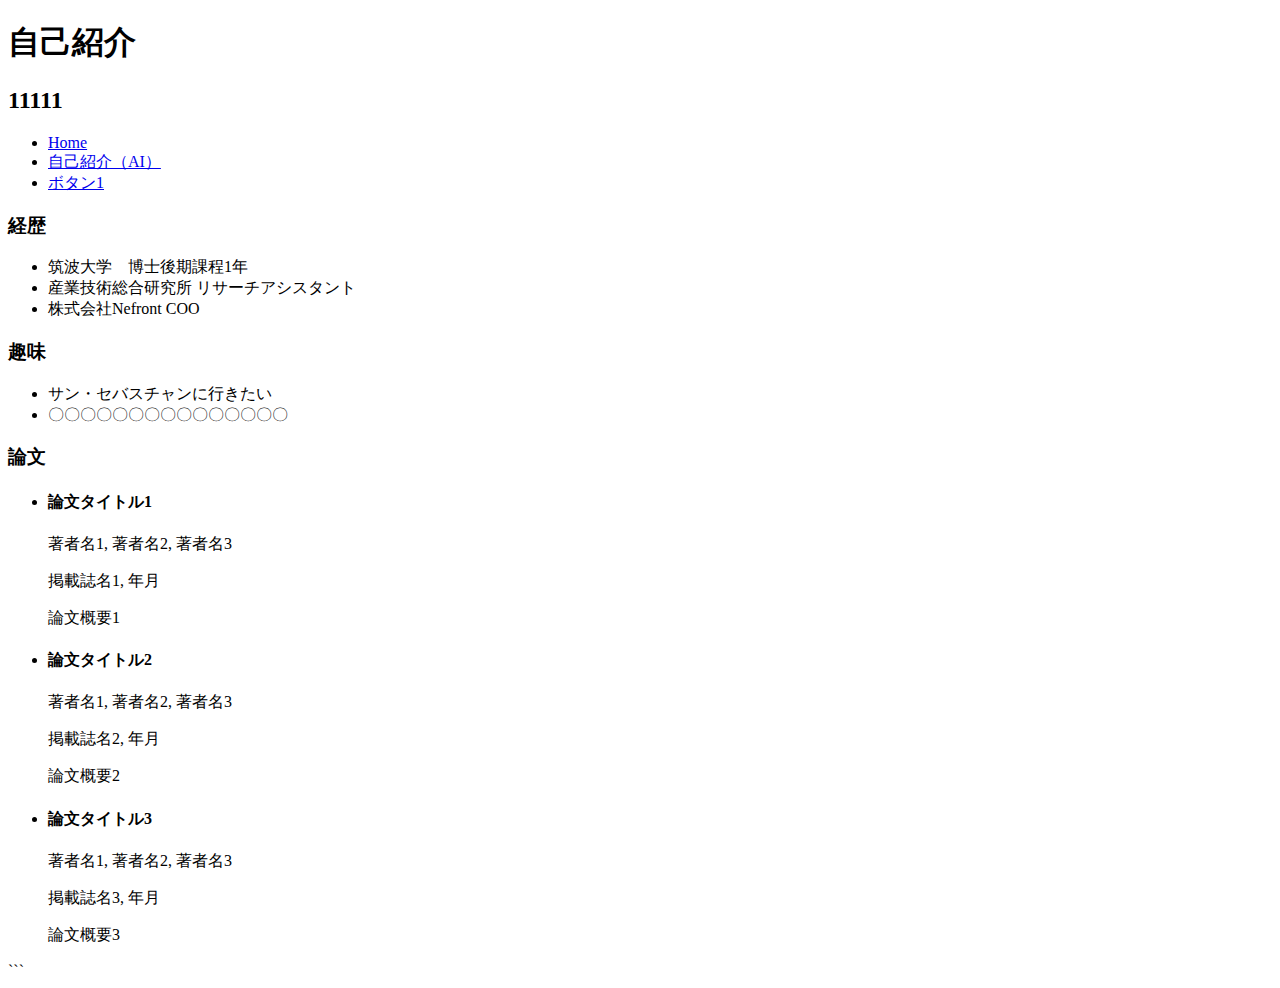
==== index.html @ 278df6b0 "Update index.html" ====
<!DOCTYPE html>
<html>
<head>
	<title>逸見一喜のページ</title>
	<link rel="stylesheet" type="text/css" href="style.css">
</head>
<body>
	<header>
		<h1>自己紹介</h1>
		<h2>11111</h2>
	</header>

	  <nav>
	    <ul>
	      <li><a href="index.html">Home</a></li>
	      <li><a href="index_ai.html">自己紹介（AI）</a></li>
	      <li><a href="button1.html">ボタン1</a></li>
	    </ul>
	  </nav>

	<main>
		<section>
			<h3>経歴</h3>
			<ul>
				<li>筑波大学　博士後期課程1年</li>
				<li>産業技術総合研究所 リサーチアシスタント</li>
				<li>株式会社Nefront COO</li>
			</ul>
		</section>

		<section>
			<h3>趣味</h3>
			<ul>
				<li>サン・セバスチャンに行きたい</li>
                    <li>〇〇〇〇〇〇〇〇〇〇〇〇〇〇〇</li>
                    </ul>
                    </section>
                    <section>
                        <h3>論文</h3>
                        <ul>
                            <li>
                                <h4>論文タイトル1</h4>
                                <p>著者名1, 著者名2, 著者名3</p>
                                <p>掲載誌名1, 年月</p>
                                <p>論文概要1</p>
                            </li>
                            <li>
                                <h4>論文タイトル2</h4>
                                <p>著者名1, 著者名2, 著者名3</p>
                                <p>掲載誌名2, 年月</p>
                                <p>論文概要2</p>
                            </li>
                            <li>
                                <h4>論文タイトル3</h4>
                                <p>著者名1, 著者名2, 著者名3</p>
                                <p>掲載誌名3, 年月</p>
                                <p>論文概要3</p>
                            </li>
                        </ul>
                    </section>
                </main>
            </body>
            </html>
            ```
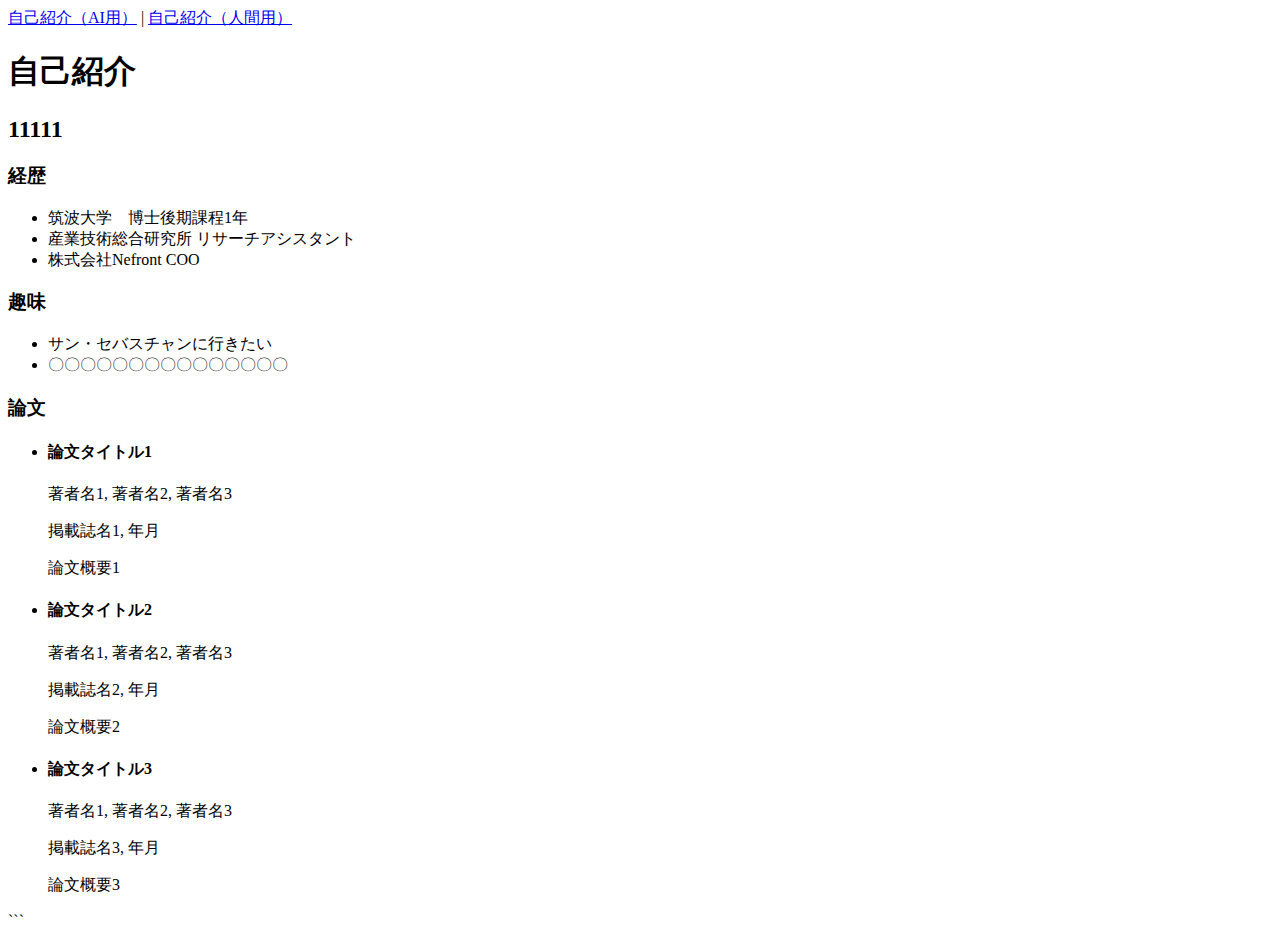
==== commit d6b0b88f: "Add files via upload" ====
--- a/index.html
+++ b/index.html
@@ -6,17 +6,13 @@
 </head>
 <body>
 	<header>
+        <nav>
+            <a href="index_ai.html">自己紹介（AI用）</a> | 
+            <a href="index.html">自己紹介（人間用）</a>
+        </nav>   
 		<h1>自己紹介</h1>
 		<h2>11111</h2>
 	</header>
-
-	  <nav>
-	    <ul>
-	      <li><a href="index.html">Home</a></li>
-	      <li><a href="index_ai.html">自己紹介（AI）</a></li>
-	      <li><a href="button1.html">ボタン1</a></li>
-	    </ul>
-	  </nav>
 
 	<main>
 		<section>
@@ -61,4 +57,4 @@
                 </main>
             </body>
             </html>
-            ```                
+            ```                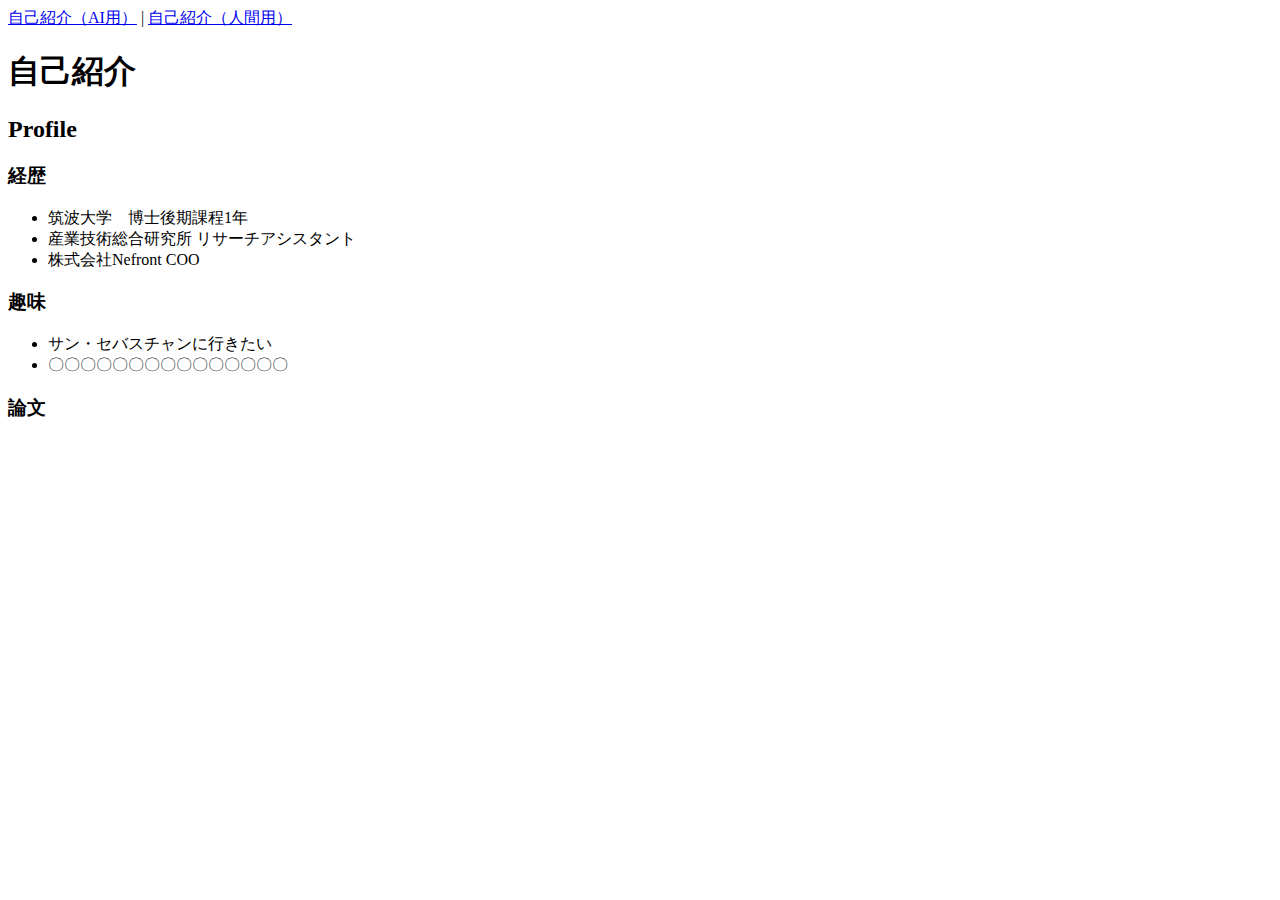
==== commit 40a37fc6: "Add files via upload" ====
--- a/index.html
+++ b/index.html
@@ -11,50 +11,33 @@
             <a href="index.html">自己紹介（人間用）</a>
         </nav>   
 		<h1>自己紹介</h1>
-		<h2>11111</h2>
+		<h2>Profile</h2>
 	</header>
 
 	<main>
-		<section>
-			<h3>経歴</h3>
-			<ul>
+		<section class="section">
+			<h3 class="section-title">経歴</h3>
+			<ul class="section-list">
 				<li>筑波大学　博士後期課程1年</li>
 				<li>産業技術総合研究所 リサーチアシスタント</li>
 				<li>株式会社Nefront COO</li>
 			</ul>
 		</section>
 
-		<section>
-			<h3>趣味</h3>
-			<ul>
+		<section class="section">
+			<h3 class="section-title">趣味</h3>
+			<ul class="section-list">
 				<li>サン・セバスチャンに行きたい</li>
-                    <li>〇〇〇〇〇〇〇〇〇〇〇〇〇〇〇</li>
-                    </ul>
-                    </section>
-                    <section>
-                        <h3>論文</h3>
-                        <ul>
-                            <li>
-                                <h4>論文タイトル1</h4>
-                                <p>著者名1, 著者名2, 著者名3</p>
-                                <p>掲載誌名1, 年月</p>
-                                <p>論文概要1</p>
-                            </li>
-                            <li>
-                                <h4>論文タイトル2</h4>
-                                <p>著者名1, 著者名2, 著者名3</p>
-                                <p>掲載誌名2, 年月</p>
-                                <p>論文概要2</p>
-                            </li>
-                            <li>
-                                <h4>論文タイトル3</h4>
-                                <p>著者名1, 著者名2, 著者名3</p>
-                                <p>掲載誌名3, 年月</p>
-                                <p>論文概要3</p>
-                            </li>
-                        </ul>
-                    </section>
-                </main>
-            </body>
-            </html>
-            ```                +                <li>〇〇〇〇〇〇〇〇〇〇〇〇〇〇〇</li>
+            </ul>
+        </section>
+
+        <section class="section">
+            <h3 class="section-title">論文</h3>
+            <ul class="section-list">
+                <!-- 論文のリスト -->
+            </ul>
+        </section>
+    </main>
+</body>
+</html>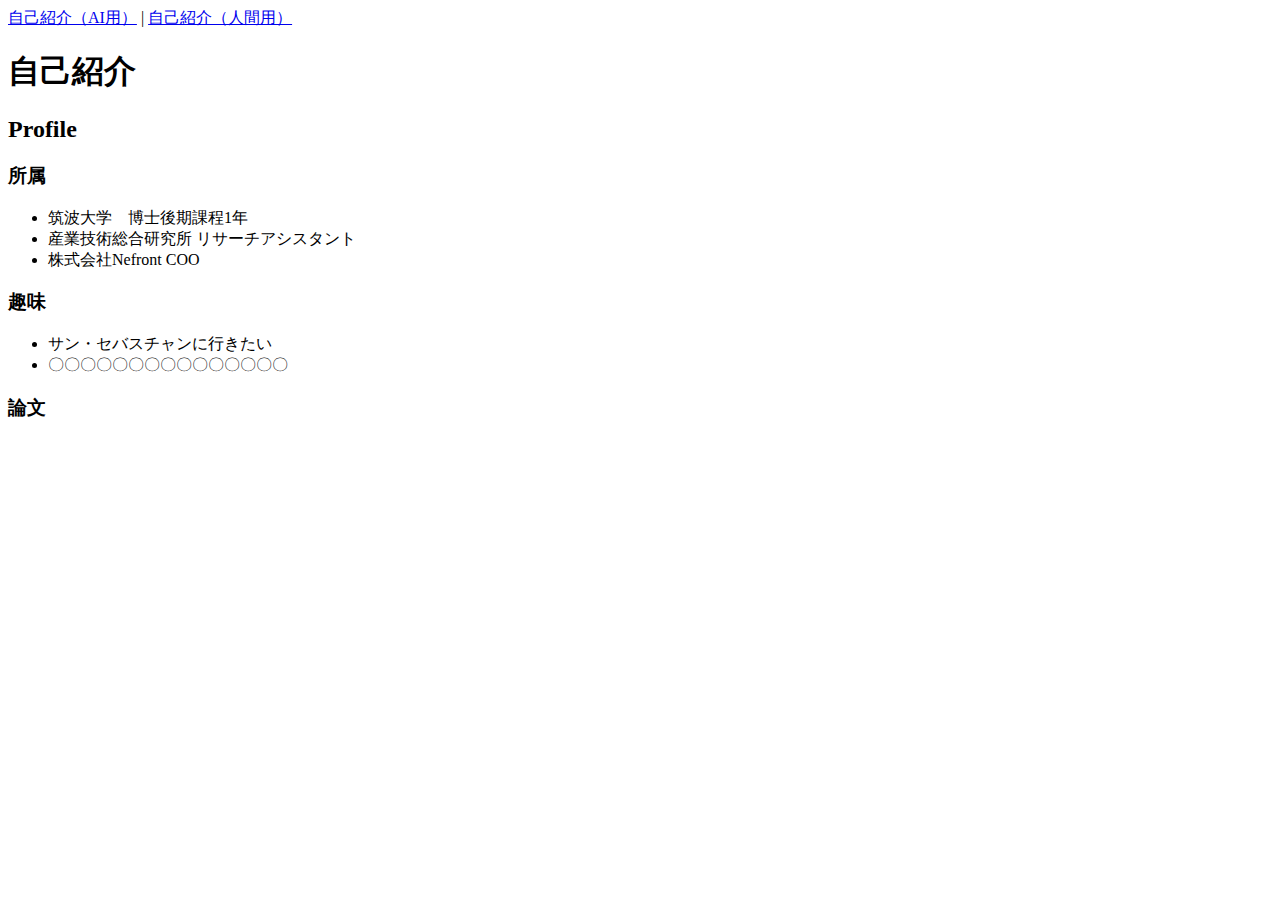
==== commit 162ecee5: "Add files via upload" ====
--- a/index.html
+++ b/index.html
@@ -16,7 +16,7 @@
 
 	<main>
 		<section class="section">
-			<h3 class="section-title">経歴</h3>
+			<h3 class="section-title">所属</h3>
 			<ul class="section-list">
 				<li>筑波大学　博士後期課程1年</li>
 				<li>産業技術総合研究所 リサーチアシスタント</li>
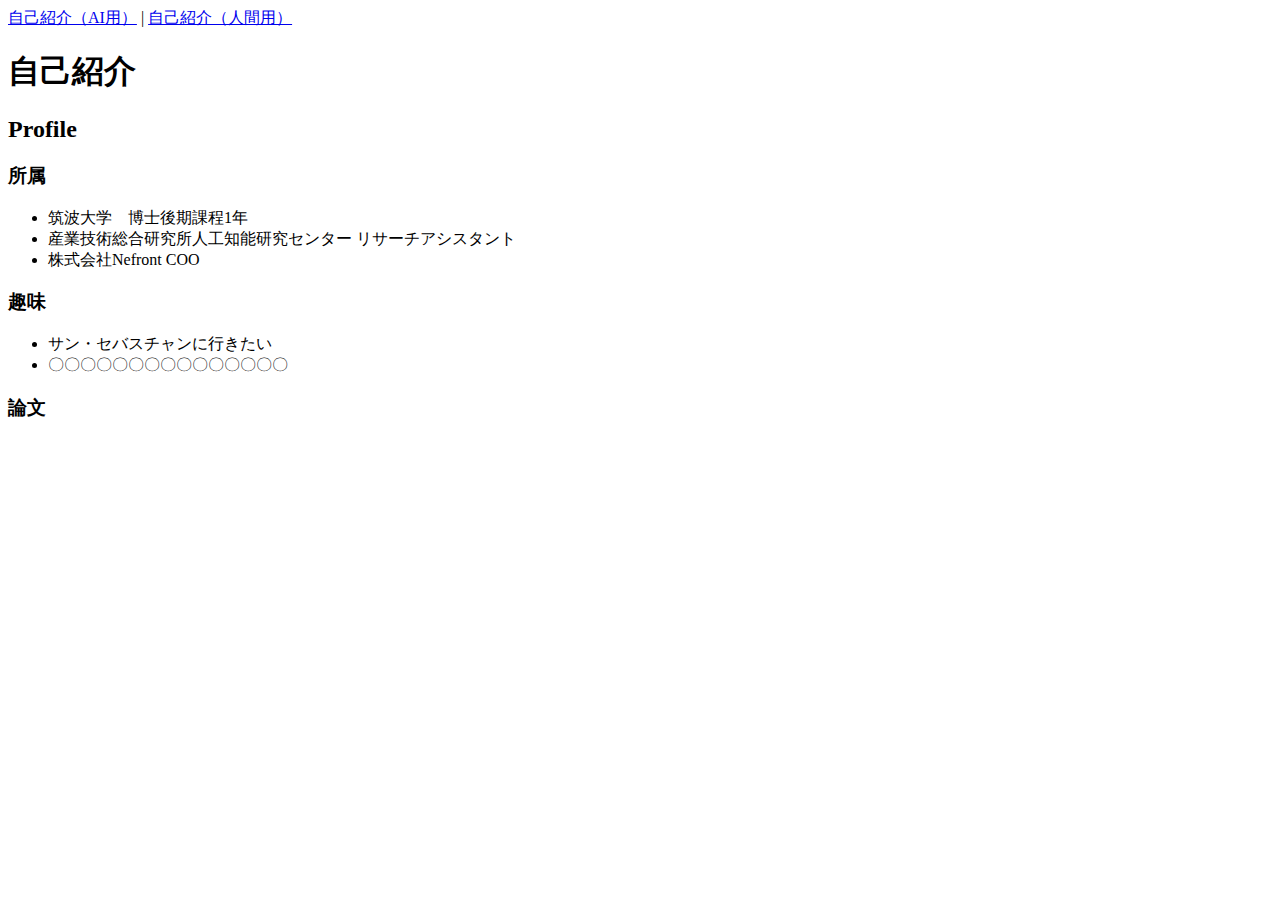
==== commit fdfd5252: "Add files via upload" ====
--- a/index.html
+++ b/index.html
@@ -2,7 +2,7 @@
 <html>
 <head>
 	<title>逸見一喜のページ</title>
-	<link rel="stylesheet" type="text/css" href="style.css">
+	<link rel="stylesheet" type="index.css" href="style.css">
 </head>
 <body>
 	<header>
@@ -19,7 +19,7 @@
 			<h3 class="section-title">所属</h3>
 			<ul class="section-list">
 				<li>筑波大学　博士後期課程1年</li>
-				<li>産業技術総合研究所 リサーチアシスタント</li>
+				<li>産業技術総合研究所人工知能研究センター リサーチアシスタント</li>
 				<li>株式会社Nefront COO</li>
 			</ul>
 		</section>
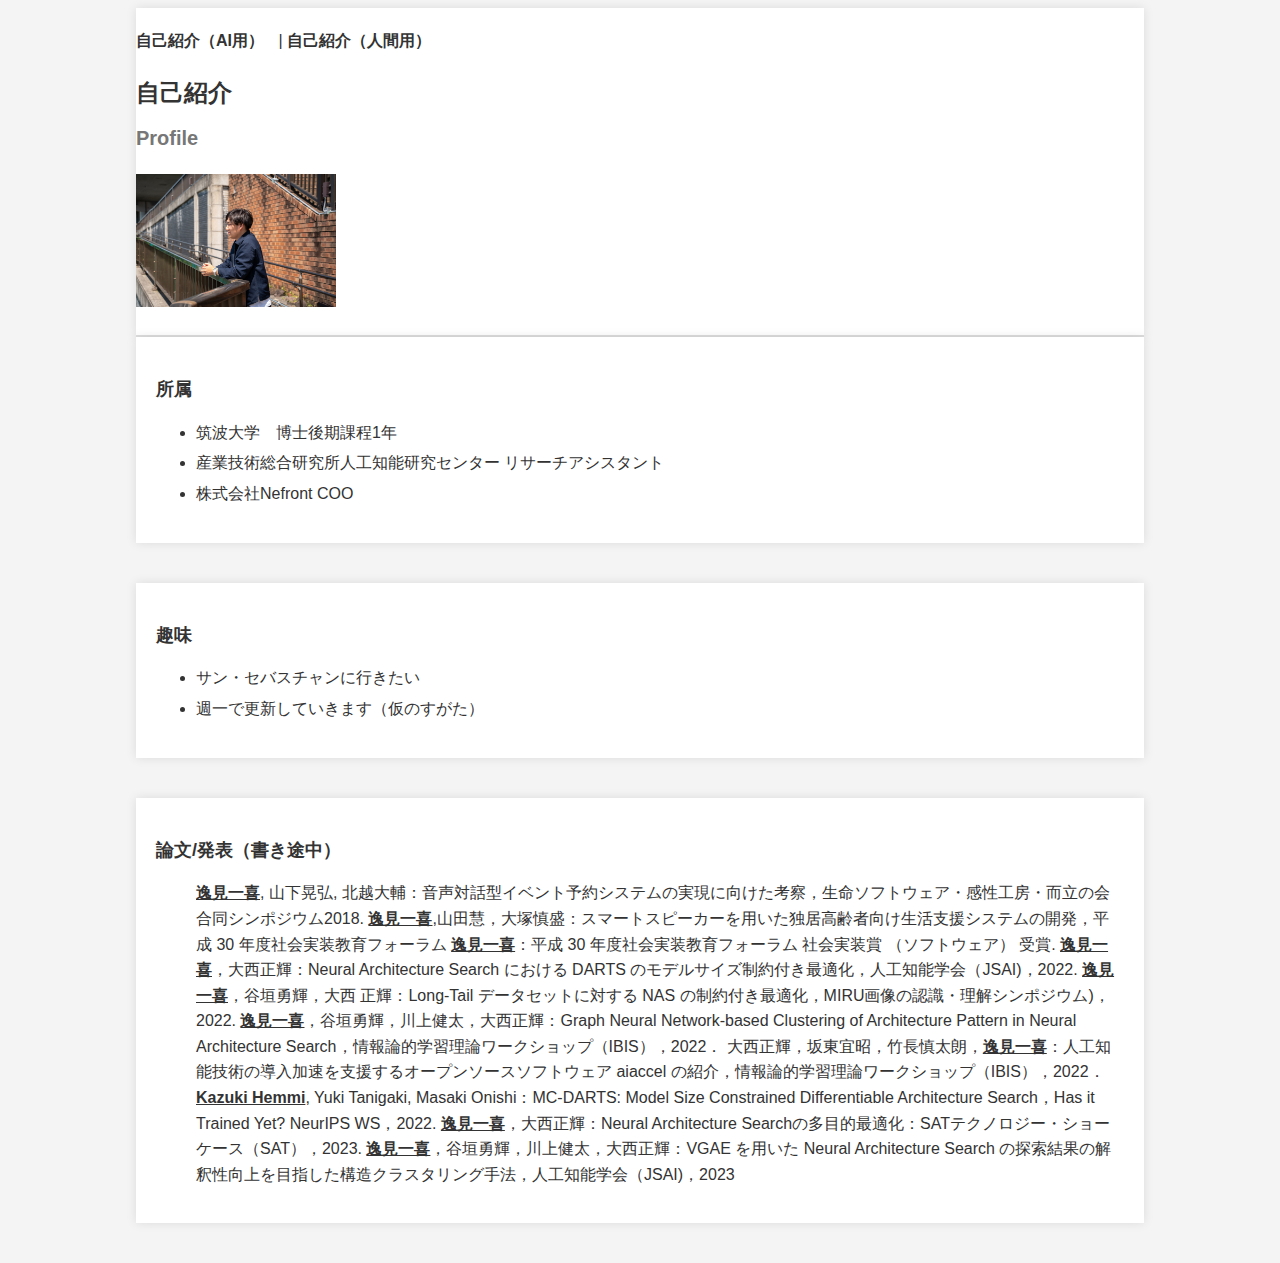
==== commit 982592cc: "Add files via upload" ====
--- a/index.html
+++ b/index.html
@@ -2,7 +2,7 @@
 <html>
 <head>
 	<title>逸見一喜のページ</title>
-	<link rel="stylesheet" type="index.css" href="style.css">
+	<link rel="stylesheet" type="text/css" href="index.css">
 </head>
 <body>
 	<header>
@@ -12,6 +12,7 @@
         </nav>   
 		<h1>自己紹介</h1>
 		<h2>Profile</h2>
+		<img src="Profile.jpg" alt="プロフィール画像">
 	</header>
 
 	<main>
@@ -28,14 +29,24 @@
 			<h3 class="section-title">趣味</h3>
 			<ul class="section-list">
 				<li>サン・セバスチャンに行きたい</li>
-                <li>〇〇〇〇〇〇〇〇〇〇〇〇〇〇〇</li>
+                <li>週一で更新していきます（仮のすがた）</li>
             </ul>
         </section>
 
         <section class="section">
-            <h3 class="section-title">論文</h3>
+            <h3 class="section-title">論文/発表（書き途中）</h3>
             <ul class="section-list">
                 <!-- 論文のリスト -->
+				<strong><u>逸見一喜</u></strong>, 山下晃弘, 北越大輔：音声対話型イベント予約システムの実現に向けた考察，生命ソフトウェア・感性工房・而立の会 合同シンポジウム2018.
+				<strong><u>逸見一喜</u></strong>,山田慧，大塚慎盛：スマートスピーカーを用いた独居高齢者向け生活支援システムの開発，平成 30 年度社会実装教育フォーラム
+				<strong><u>逸見一喜</u></strong>：平成 30 年度社会実装教育フォーラム 社会実装賞 （ソフトウェア） 受賞.
+				<strong><u>逸見一喜</u></strong>，大西正輝：Neural Architecture Search における DARTS のモデルサイズ制約付き最適化，人工知能学会（JSAI)，2022.
+				<strong><u>逸見一喜</u></strong>，谷垣勇輝，大西 正輝：Long-Tail データセットに対する NAS の制約付き最適化，MIRU画像の認識・理解シンポジウム)，2022.
+				<strong><u>逸見一喜</u></strong>，谷垣勇輝，川上健太，大西正輝：Graph Neural Network-based Clustering of Architecture Pattern in Neural Architecture Search，情報論的学習理論ワークショップ（IBIS），2022．
+				大西正輝，坂東宜昭，竹⻑慎太朗，<strong><u>逸見一喜</u></strong>：人工知能技術の導入加速を支援するオープンソースソフトウェア aiaccel の紹介，情報論的学習理論ワークショップ（IBIS），2022．
+				<strong><u>Kazuki Hemmi</u></strong>, Yuki Tanigaki, Masaki Onishi：MC-DARTS: Model Size Constrained Differentiable Architecture Search，Has it Trained Yet? NeurIPS WS，2022.
+				<strong><u>逸見一喜</u></strong>，大西正輝：Neural Architecture Searchの多目的最適化：SATテクノロジー・ショーケース（SAT），2023.
+				<strong><u>逸見一喜</u></strong>，谷垣勇輝，川上健太，大西正輝：VGAE を用いた Neural Architecture Search の探索結果の解釈性向上を目指した構造クラスタリング手法，人工知能学会（JSAI)，2023
             </ul>
         </section>
     </main>
--- a/index.css
+++ b/index.css
@@ -0,0 +1,64 @@
+body {
+    font-family: 'Helvetica Neue', Arial, sans-serif;
+    color: #333;
+    line-height: 1.6;
+    padding: 0 10%;
+    background-color: #f4f4f4;
+}
+
+header img {
+    width: 200px;
+    height: auto;
+}
+
+
+header {
+    padding: 20px 0;
+    border-bottom: 2px solid #ddd;
+    background-color: #fff;
+    box-shadow: 0px 0px 10px 0px rgba(0,0,0,0.1);
+}
+
+nav {
+    margin-bottom: 20px;
+}
+
+nav a {
+    margin-right: 10px;
+    text-decoration: none;
+    color: #333;
+    font-weight: bold;
+}
+
+h1, h2 {
+    margin: 0;
+}
+
+h1 {
+    font-size: 24px;
+    margin-bottom: 10px;
+}
+
+h2 {
+    font-size: 20px;
+    color: #777;
+    margin-bottom: 20px;
+}
+
+.section {
+    margin-bottom: 40px;
+    background-color: #fff;
+    padding: 20px;
+    box-shadow: 0px 0px 10px 0px rgba(0,0,0,0.1);
+}
+
+.section-title {
+    font-size: 18px;
+    margin-bottom: 10px;
+    color: #333;
+    font-weight: bold;
+}
+
+.section-list li {
+    margin-bottom: 5px;
+}
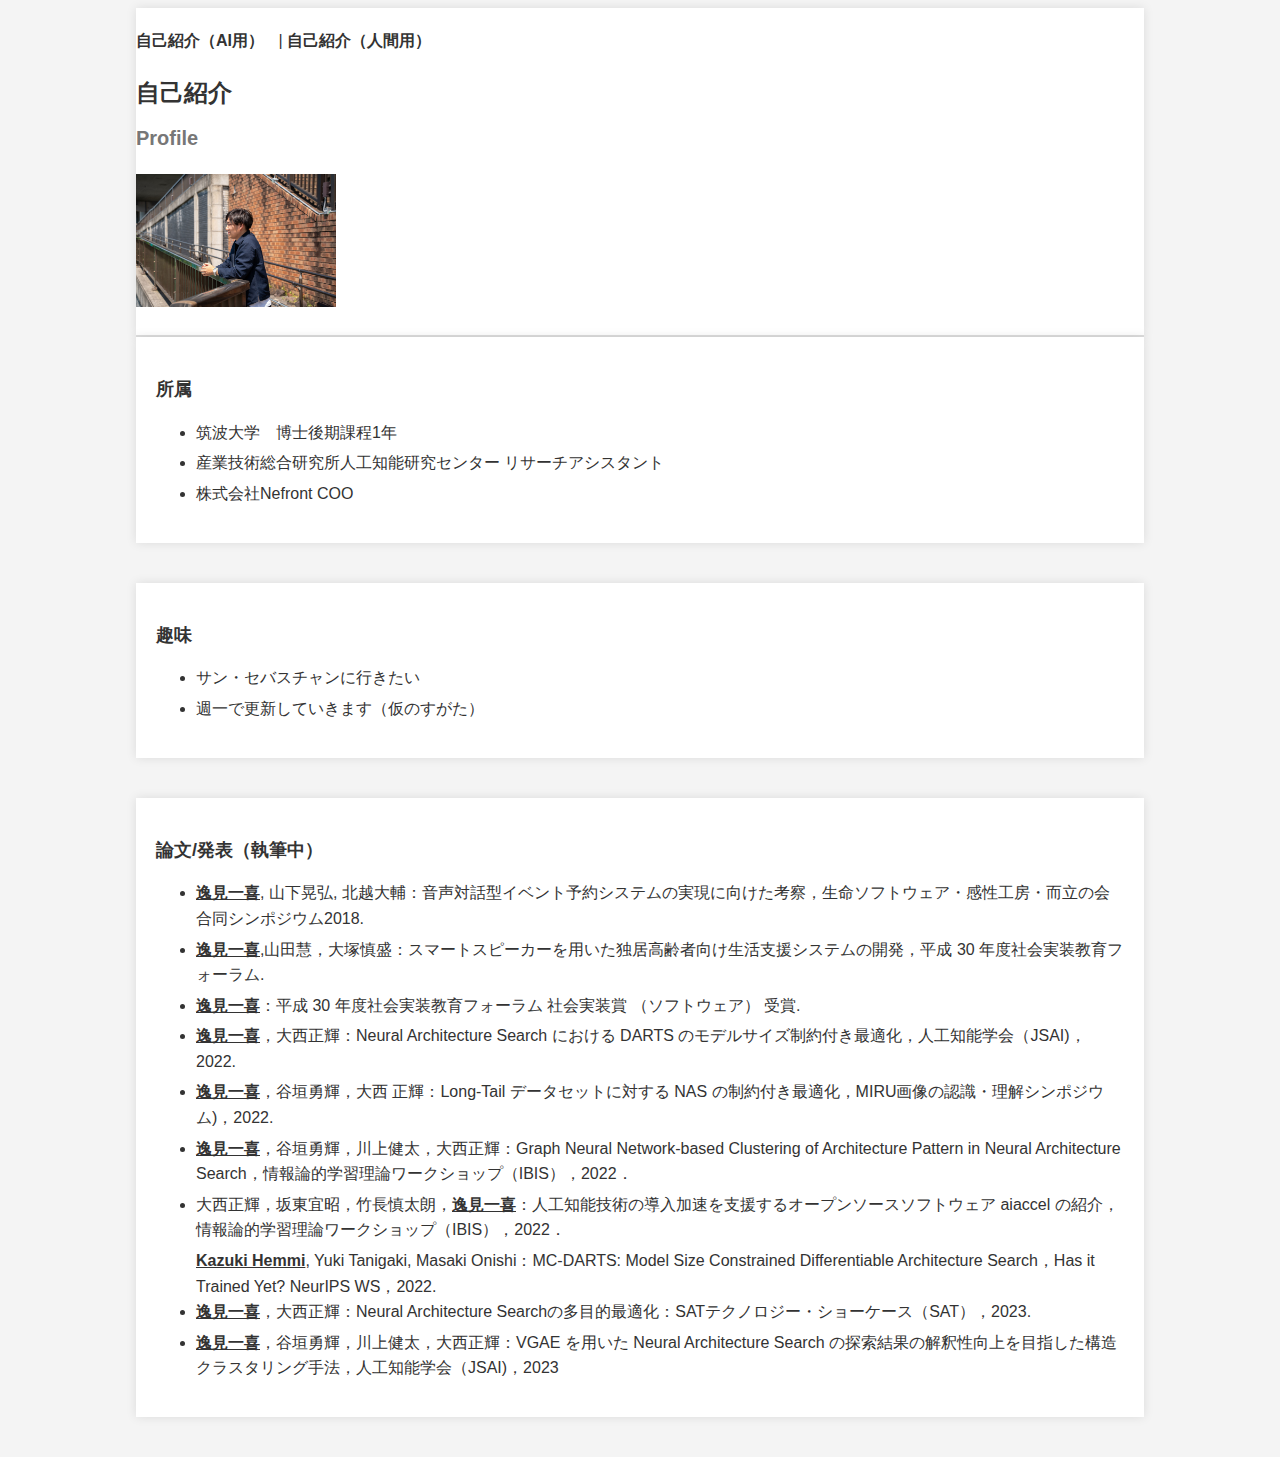
==== commit c5d4b3ed: "Add files via upload" ====
--- a/index.html
+++ b/index.html
@@ -34,19 +34,19 @@
         </section>
 
         <section class="section">
-            <h3 class="section-title">論文/発表（書き途中）</h3>
+            <h3 class="section-title">論文/発表（執筆中）</h3>
             <ul class="section-list">
                 <!-- 論文のリスト -->
-				<strong><u>逸見一喜</u></strong>, 山下晃弘, 北越大輔：音声対話型イベント予約システムの実現に向けた考察，生命ソフトウェア・感性工房・而立の会 合同シンポジウム2018.
-				<strong><u>逸見一喜</u></strong>,山田慧，大塚慎盛：スマートスピーカーを用いた独居高齢者向け生活支援システムの開発，平成 30 年度社会実装教育フォーラム
-				<strong><u>逸見一喜</u></strong>：平成 30 年度社会実装教育フォーラム 社会実装賞 （ソフトウェア） 受賞.
-				<strong><u>逸見一喜</u></strong>，大西正輝：Neural Architecture Search における DARTS のモデルサイズ制約付き最適化，人工知能学会（JSAI)，2022.
-				<strong><u>逸見一喜</u></strong>，谷垣勇輝，大西 正輝：Long-Tail データセットに対する NAS の制約付き最適化，MIRU画像の認識・理解シンポジウム)，2022.
-				<strong><u>逸見一喜</u></strong>，谷垣勇輝，川上健太，大西正輝：Graph Neural Network-based Clustering of Architecture Pattern in Neural Architecture Search，情報論的学習理論ワークショップ（IBIS），2022．
-				大西正輝，坂東宜昭，竹⻑慎太朗，<strong><u>逸見一喜</u></strong>：人工知能技術の導入加速を支援するオープンソースソフトウェア aiaccel の紹介，情報論的学習理論ワークショップ（IBIS），2022．
-				<strong><u>Kazuki Hemmi</u></strong>, Yuki Tanigaki, Masaki Onishi：MC-DARTS: Model Size Constrained Differentiable Architecture Search，Has it Trained Yet? NeurIPS WS，2022.
-				<strong><u>逸見一喜</u></strong>，大西正輝：Neural Architecture Searchの多目的最適化：SATテクノロジー・ショーケース（SAT），2023.
-				<strong><u>逸見一喜</u></strong>，谷垣勇輝，川上健太，大西正輝：VGAE を用いた Neural Architecture Search の探索結果の解釈性向上を目指した構造クラスタリング手法，人工知能学会（JSAI)，2023
+				<li><strong><u>逸見一喜</u></strong>, 山下晃弘, 北越大輔：音声対話型イベント予約システムの実現に向けた考察，生命ソフトウェア・感性工房・而立の会 合同シンポジウム2018.</li>
+				<li><strong><u>逸見一喜</u></strong>,山田慧，大塚慎盛：スマートスピーカーを用いた独居高齢者向け生活支援システムの開発，平成 30 年度社会実装教育フォーラム.</li>
+				<li><strong><u>逸見一喜</u></strong>：平成 30 年度社会実装教育フォーラム 社会実装賞 （ソフトウェア） 受賞.</li>
+				<li><strong><u>逸見一喜</u></strong>，大西正輝：Neural Architecture Search における DARTS のモデルサイズ制約付き最適化，人工知能学会（JSAI)，2022.</li>
+				<li><strong><u>逸見一喜</u></strong>，谷垣勇輝，大西 正輝：Long-Tail データセットに対する NAS の制約付き最適化，MIRU画像の認識・理解シンポジウム)，2022.</li>
+				<li><strong><u>逸見一喜</u></strong>，谷垣勇輝，川上健太，大西正輝：Graph Neural Network-based Clustering of Architecture Pattern in Neural Architecture Search，情報論的学習理論ワークショップ（IBIS），2022．</li>
+				<li>大西正輝，坂東宜昭，竹⻑慎太朗，<strong><u>逸見一喜</u></strong>：人工知能技術の導入加速を支援するオープンソースソフトウェア aiaccel の紹介，情報論的学習理論ワークショップ（IBIS），2022．</li>
+				<strong><u>Kazuki Hemmi</u></strong>, Yuki Tanigaki, Masaki Onishi：MC-DARTS: Model Size Constrained Differentiable Architecture Search，Has it Trained Yet? NeurIPS WS，2022.</li>
+				<li><strong><u>逸見一喜</u></strong>，大西正輝：Neural Architecture Searchの多目的最適化：SATテクノロジー・ショーケース（SAT），2023.</li>
+				<li><strong><u>逸見一喜</u></strong>，谷垣勇輝，川上健太，大西正輝：VGAE を用いた Neural Architecture Search の探索結果の解釈性向上を目指した構造クラスタリング手法，人工知能学会（JSAI)，2023</li>
             </ul>
         </section>
     </main>
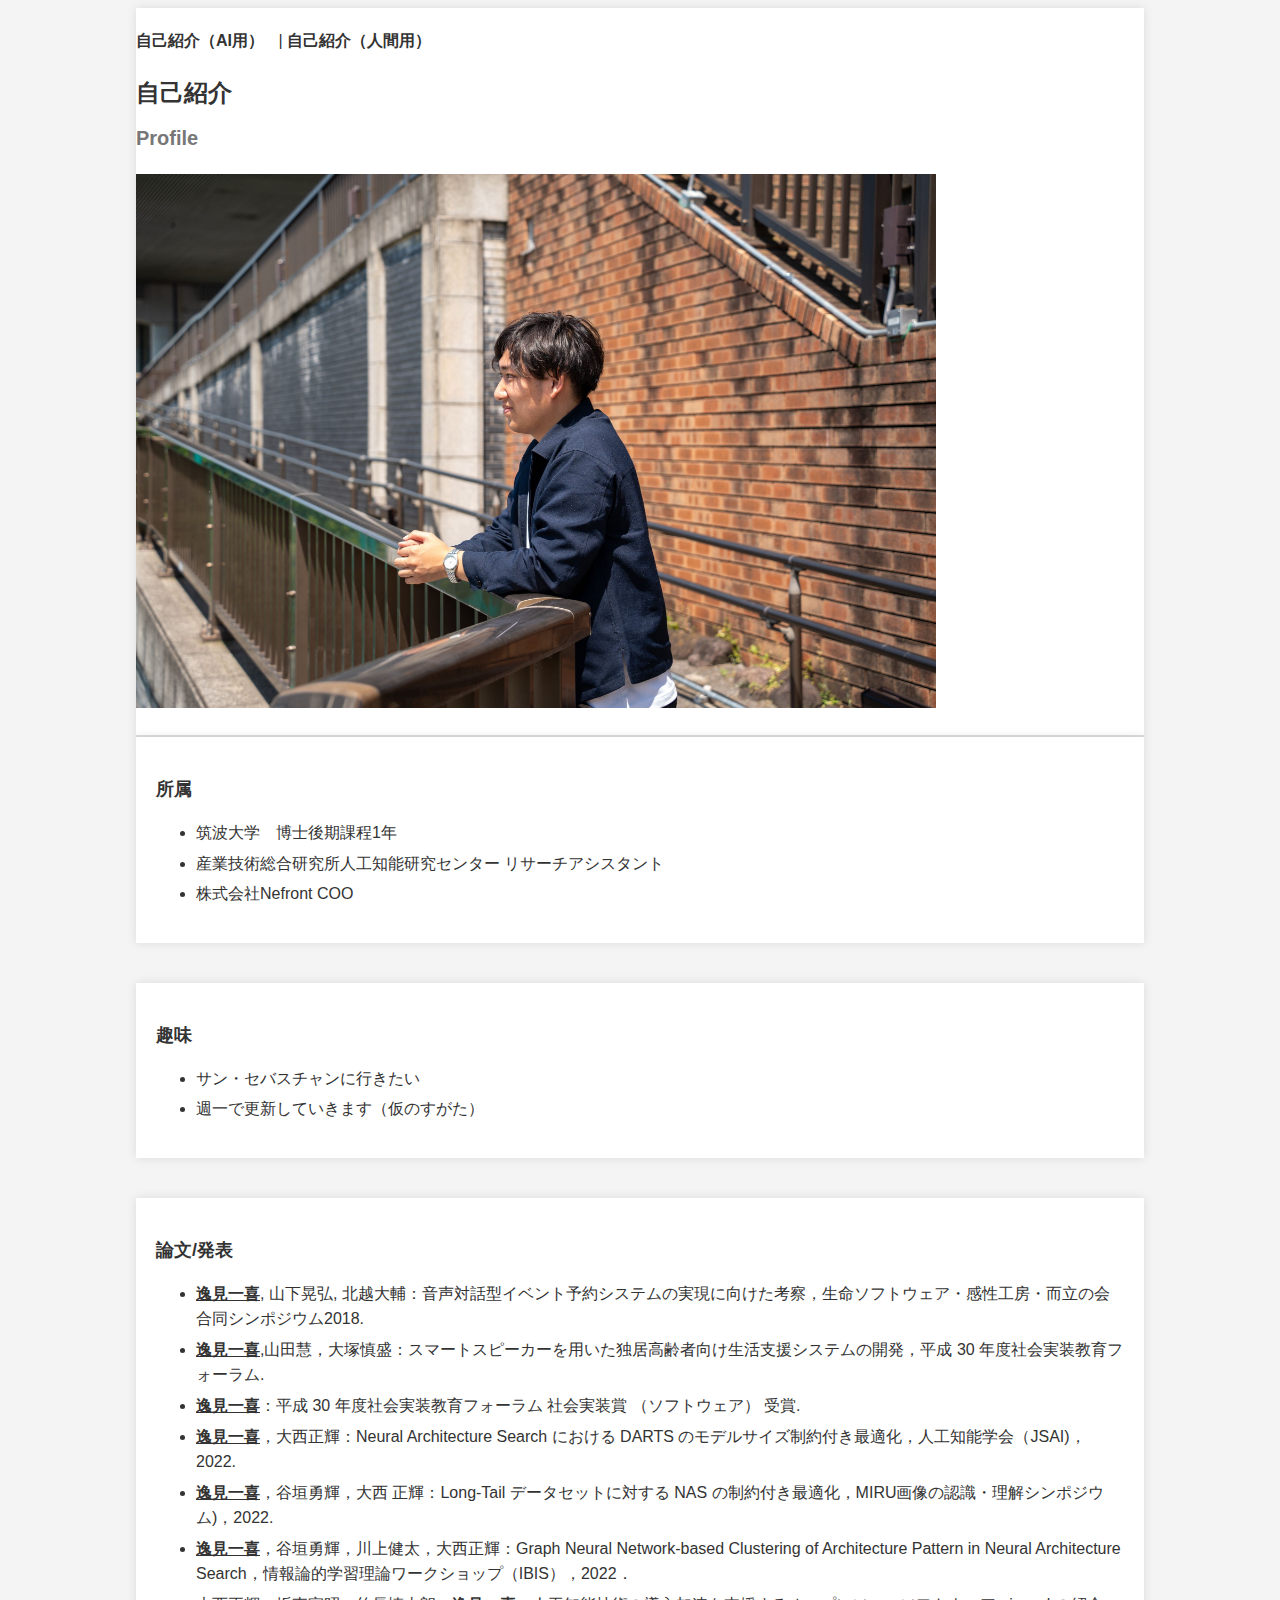
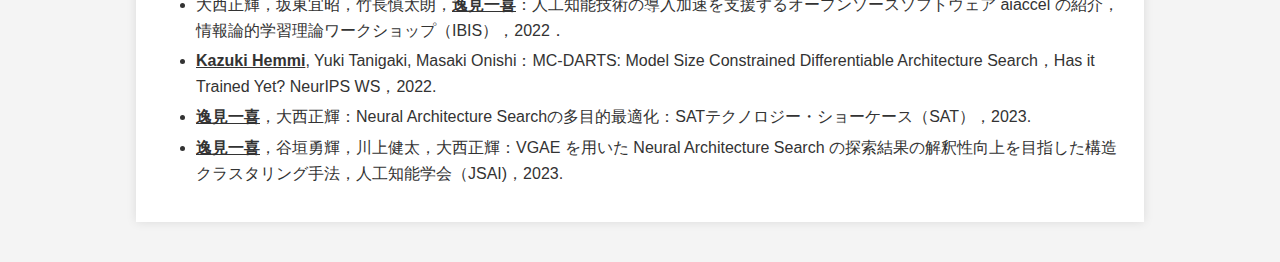
==== commit 3610dbf3: "Add files via upload" ====
--- a/index.html
+++ b/index.html
@@ -34,9 +34,8 @@
         </section>
 
         <section class="section">
-            <h3 class="section-title">論文/発表（執筆中）</h3>
+            <h3 class="section-title">論文/発表</h3>
             <ul class="section-list">
-                <!-- 論文のリスト -->
 				<li><strong><u>逸見一喜</u></strong>, 山下晃弘, 北越大輔：音声対話型イベント予約システムの実現に向けた考察，生命ソフトウェア・感性工房・而立の会 合同シンポジウム2018.</li>
 				<li><strong><u>逸見一喜</u></strong>,山田慧，大塚慎盛：スマートスピーカーを用いた独居高齢者向け生活支援システムの開発，平成 30 年度社会実装教育フォーラム.</li>
 				<li><strong><u>逸見一喜</u></strong>：平成 30 年度社会実装教育フォーラム 社会実装賞 （ソフトウェア） 受賞.</li>
@@ -44,9 +43,9 @@
 				<li><strong><u>逸見一喜</u></strong>，谷垣勇輝，大西 正輝：Long-Tail データセットに対する NAS の制約付き最適化，MIRU画像の認識・理解シンポジウム)，2022.</li>
 				<li><strong><u>逸見一喜</u></strong>，谷垣勇輝，川上健太，大西正輝：Graph Neural Network-based Clustering of Architecture Pattern in Neural Architecture Search，情報論的学習理論ワークショップ（IBIS），2022．</li>
 				<li>大西正輝，坂東宜昭，竹⻑慎太朗，<strong><u>逸見一喜</u></strong>：人工知能技術の導入加速を支援するオープンソースソフトウェア aiaccel の紹介，情報論的学習理論ワークショップ（IBIS），2022．</li>
-				<strong><u>Kazuki Hemmi</u></strong>, Yuki Tanigaki, Masaki Onishi：MC-DARTS: Model Size Constrained Differentiable Architecture Search，Has it Trained Yet? NeurIPS WS，2022.</li>
+				<li><strong><u>Kazuki Hemmi</u></strong>, Yuki Tanigaki, Masaki Onishi：MC-DARTS: Model Size Constrained Differentiable Architecture Search，Has it Trained Yet? NeurIPS WS，2022.</li>
 				<li><strong><u>逸見一喜</u></strong>，大西正輝：Neural Architecture Searchの多目的最適化：SATテクノロジー・ショーケース（SAT），2023.</li>
-				<li><strong><u>逸見一喜</u></strong>，谷垣勇輝，川上健太，大西正輝：VGAE を用いた Neural Architecture Search の探索結果の解釈性向上を目指した構造クラスタリング手法，人工知能学会（JSAI)，2023</li>
+				<li><strong><u>逸見一喜</u></strong>，谷垣勇輝，川上健太，大西正輝：VGAE を用いた Neural Architecture Search の探索結果の解釈性向上を目指した構造クラスタリング手法，人工知能学会（JSAI)，2023.</li>
             </ul>
         </section>
     </main>
--- a/index.css
+++ b/index.css
@@ -7,7 +7,7 @@
 }
 
 header img {
-    width: 200px;
+    width: 800px;
     height: auto;
 }
 
